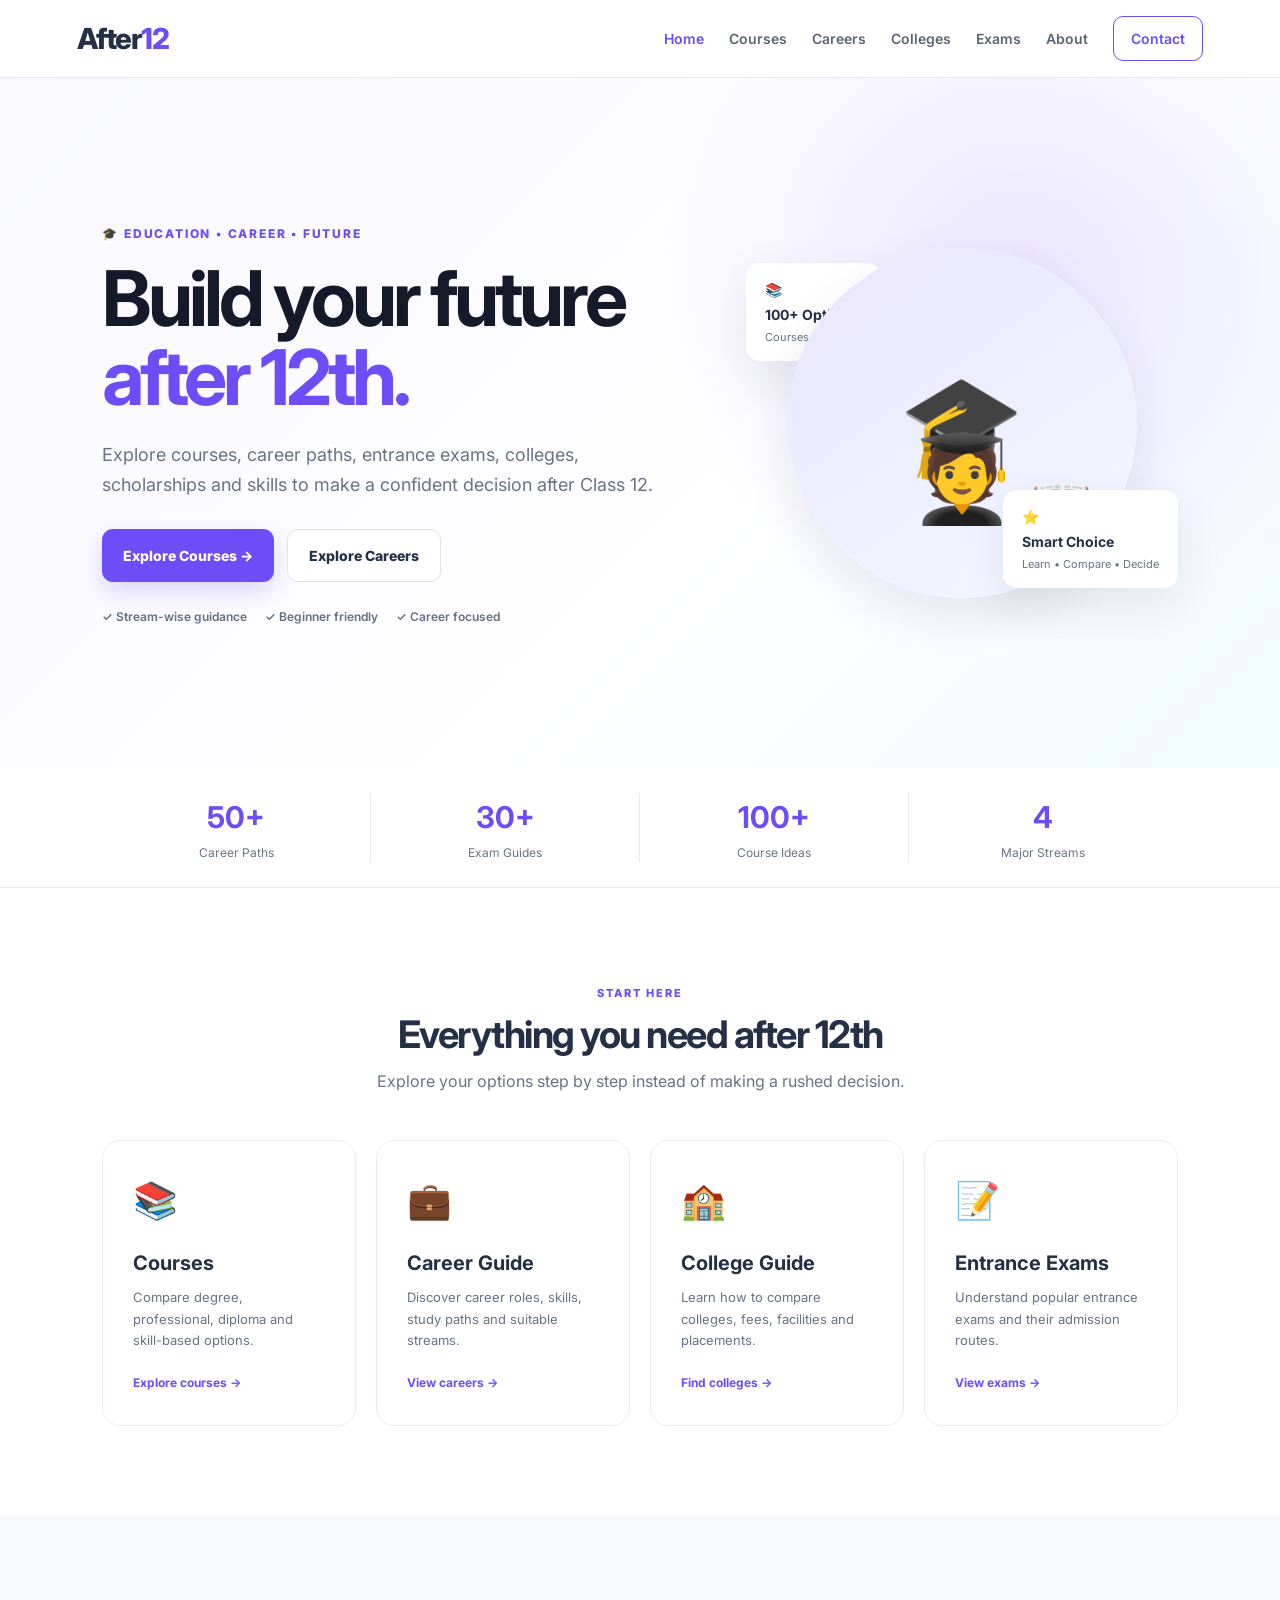
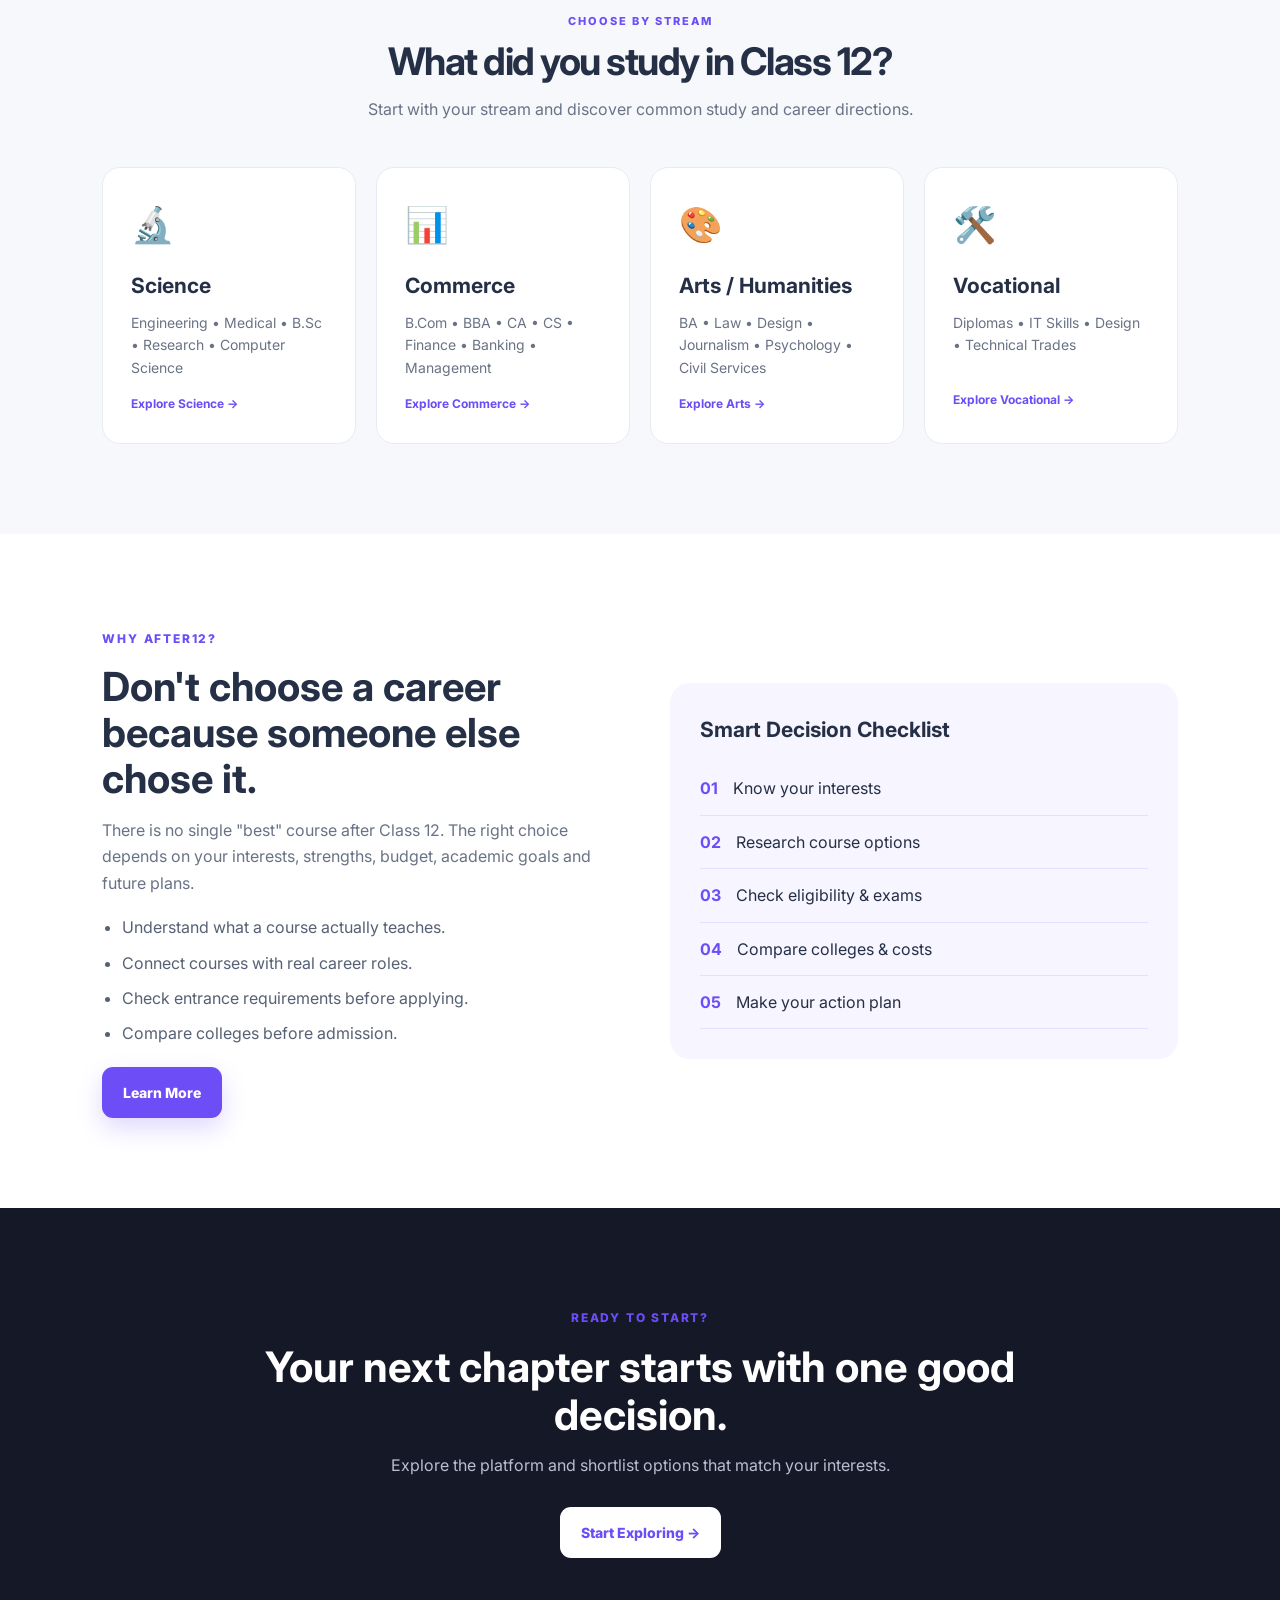
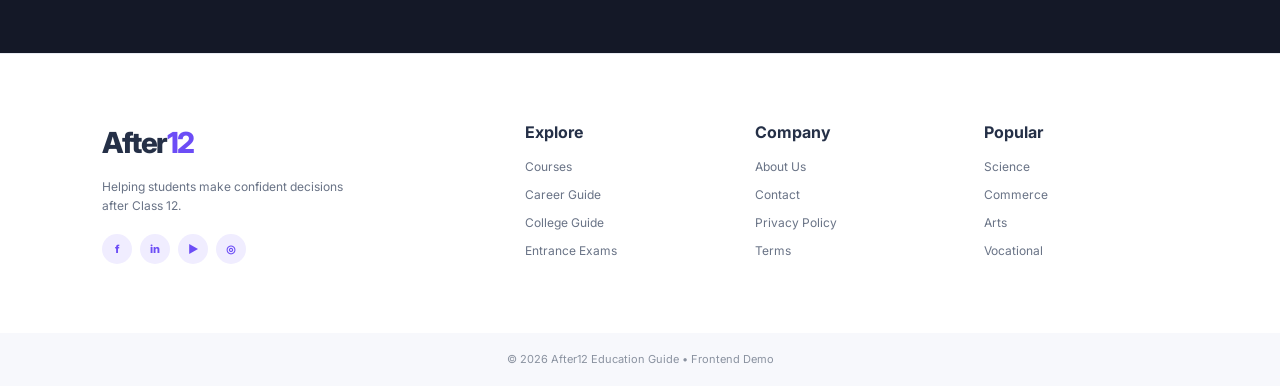
==== index.html @ 896a4b6f "Add files via upload" ====
<!DOCTYPE html>
<html lang="en">
<head>
    <meta charset="UTF-8">
    <meta name="viewport" content="width=device-width, initial-scale=1.0">
    <title>After12 - Education Guide</title>
    <link rel="stylesheet" href="css/style.css">
</head>

<body>

<header class="navbar">
    <a href="index.html" class="logo">
        After<span>12</span>
    </a>

    <button class="menu-btn" id="menuBtn">☰</button>

    <nav id="navMenu">
        <a class="active" href="index.html">Home</a>
        <a href="courses.html">Courses</a>
        <a href="careers.html">Careers</a>
        <a href="colleges.html">Colleges</a>
        <a href="exams.html">Exams</a>
        <a href="about.html">About</a>
        <a href="contact.html" class="nav-contact">Contact</a>
    </nav>
</header>


<!-- HERO -->

<section class="hero">

    <div class="hero-content">

        <span class="eyebrow">
            🎓 EDUCATION • CAREER • FUTURE
        </span>

        <h1>
            Build your future
            <span>after 12th.</span>
        </h1>

        <p class="hero-lead">
            Explore courses, career paths, entrance exams, colleges,
            scholarships and skills to make a confident decision after
            Class 12.
        </p>

        <div class="hero-actions">

            <a href="courses.html" class="btn primary">
                Explore Courses →
            </a>

            <a href="careers.html" class="btn outline">
                Explore Careers
            </a>

        </div>

        <div class="trust-row">
            <span>✓ Stream-wise guidance</span>
            <span>✓ Beginner friendly</span>
            <span>✓ Career focused</span>
        </div>

    </div>


    <div class="hero-visual">

        <div class="floating-card card-one">
            📚
            <b>100+ Options</b>
            <small>Courses & Careers</small>
        </div>

        <div class="student-art">

            <div class="art-circle">🎓</div>

            <div class="art-person">🧑‍🎓</div>

            <div class="art-book">📖</div>

        </div>

        <div class="floating-card card-two">
            ⭐
            <b>Smart Choice</b>
            <small>Learn • Compare • Decide</small>
        </div>

    </div>

</section>


<!-- STATS -->

<section class="stats">

    <div>
        <strong>50+</strong>
        <span>Career Paths</span>
    </div>

    <div>
        <strong>30+</strong>
        <span>Exam Guides</span>
    </div>

    <div>
        <strong>100+</strong>
        <span>Course Ideas</span>
    </div>

    <div>
        <strong>4</strong>
        <span>Major Streams</span>
    </div>

</section>


<!-- FEATURES -->

<section class="section">

    <div class="section-heading">

        <span>START HERE</span>

        <h2>
            Everything you need after 12th
        </h2>

        <p>
            Explore your options step by step instead of making
            a rushed decision.
        </p>

    </div>


    <div class="feature-grid">

        <a href="courses.html" class="feature-card">

            <div class="big-icon">📚</div>

            <h3>Courses</h3>

            <p>
                Compare degree, professional, diploma and
                skill-based options.
            </p>

            <b>Explore courses →</b>

        </a>


        <a href="careers.html" class="feature-card">

            <div class="big-icon">💼</div>

            <h3>Career Guide</h3>

            <p>
                Discover career roles, skills, study paths
                and suitable streams.
            </p>

            <b>View careers →</b>

        </a>


        <a href="colleges.html" class="feature-card">

            <div class="big-icon">🏫</div>

            <h3>College Guide</h3>

            <p>
                Learn how to compare colleges, fees,
                facilities and placements.
            </p>

            <b>Find colleges →</b>

        </a>


        <a href="exams.html" class="feature-card">

            <div class="big-icon">📝</div>

            <h3>Entrance Exams</h3>

            <p>
                Understand popular entrance exams and
                their admission routes.
            </p>

            <b>View exams →</b>

        </a>

    </div>

</section>


<!-- STREAMS -->

<section class="section soft">

    <div class="section-heading">

        <span>CHOOSE BY STREAM</span>

        <h2>
            What did you study in Class 12?
        </h2>

        <p>
            Start with your stream and discover common
            study and career directions.
        </p>

    </div>


    <div class="stream-grid">

        <a href="courses.html?stream=science" class="stream-card">

            <span>🔬</span>

            <h3>Science</h3>

            <p>
                Engineering • Medical • B.Sc • Research
                • Computer Science
            </p>

            <b>Explore Science →</b>

        </a>


        <a href="courses.html?stream=commerce" class="stream-card">

            <span>📊</span>

            <h3>Commerce</h3>

            <p>
                B.Com • BBA • CA • CS • Finance
                • Banking • Management
            </p>

            <b>Explore Commerce →</b>

        </a>


        <a href="courses.html?stream=arts" class="stream-card">

            <span>🎨</span>

            <h3>Arts / Humanities</h3>

            <p>
                BA • Law • Design • Journalism
                • Psychology • Civil Services
            </p>

            <b>Explore Arts →</b>

        </a>


        <a href="courses.html?stream=vocational" class="stream-card">

            <span>🛠️</span>

            <h3>Vocational</h3>

            <p>
                Diplomas • IT Skills • Design
                • Technical Trades
            </p>

            <b>Explore Vocational →</b>

        </a>

    </div>

</section>


<!-- WHY -->

<section class="section">

    <div class="split">

        <div>

            <span class="eyebrow">
                WHY AFTER12?
            </span>

            <h2>
                Don't choose a career because someone else chose it.
            </h2>

            <p>
                There is no single "best" course after Class 12.
                The right choice depends on your interests,
                strengths, budget, academic goals and future plans.
            </p>

            <ul class="check-list">

                <li>Understand what a course actually teaches.</li>

                <li>Connect courses with real career roles.</li>

                <li>Check entrance requirements before applying.</li>

                <li>Compare colleges before admission.</li>

            </ul>

            <a href="about.html" class="btn primary">
                Learn More
            </a>

        </div>


        <div class="info-panel">

            <h3>
                Smart Decision Checklist
            </h3>

            <div>
                <b>01</b>
                <span>Know your interests</span>
            </div>

            <div>
                <b>02</b>
                <span>Research course options</span>
            </div>

            <div>
                <b>03</b>
                <span>Check eligibility & exams</span>
            </div>

            <div>
                <b>04</b>
                <span>Compare colleges & costs</span>
            </div>

            <div>
                <b>05</b>
                <span>Make your action plan</span>
            </div>

        </div>

    </div>

</section>


<!-- CTA -->

<section class="cta">

    <span class="eyebrow">
        READY TO START?
    </span>

    <h2>
        Your next chapter starts with one good decision.
    </h2>

    <p>
        Explore the platform and shortlist options
        that match your interests.
    </p>

    <a href="courses.html" class="btn white">
        Start Exploring →
    </a>

</section>


<!-- FOOTER -->

<footer>

    <div>

        <a href="index.html" class="logo">
            After<span>12</span>
        </a>

        <p>
            Helping students make confident decisions
            after Class 12.
        </p>

        <div class="socials">
            <span>f</span>
            <span>in</span>
            <span>▶</span>
            <span>◎</span>
        </div>

    </div>


    <div>

        <h4>Explore</h4>

        <a href="courses.html">Courses</a>
        <a href="careers.html">Career Guide</a>
        <a href="colleges.html">College Guide</a>
        <a href="exams.html">Entrance Exams</a>

    </div>


    <div>

        <h4>Company</h4>

        <a href="about.html">About Us</a>
        <a href="contact.html">Contact</a>
        <a href="#">Privacy Policy</a>
        <a href="#">Terms</a>

    </div>


    <div>

        <h4>Popular</h4>

        <a href="courses.html?stream=science">Science</a>
        <a href="courses.html?stream=commerce">Commerce</a>
        <a href="courses.html?stream=arts">Arts</a>
        <a href="courses.html?stream=vocational">Vocational</a>

    </div>

</footer>


<div class="copyright">
    © 2026 After12 Education Guide • Frontend Demo
</div>


<script src="js/script.js"></script>

</body>
</html>
---- css/style.css ----
@import url('https://fonts.googleapis.com/css2?family=Inter:wght@400;500;600;700;800&display=swap');


:root {

    --primary: #6c4df6;

    --primary-dark: #5536dc;

    --dark: #141827;

    --text: #253047;

    --muted: #697386;

    --line: #e8ebf2;

    --soft: #f7f8fc;

    --white: #ffffff;

    --shadow:
        0 18px 50px rgba(25, 28, 55, 0.09);

}


* {

    margin: 0;

    padding: 0;

    box-sizing: border-box;

}


html {

    scroll-behavior: smooth;

}


body {

    font-family:
        'Inter',
        Arial,
        sans-serif;

    color: var(--text);

    line-height: 1.65;

    background: #fff;

}


a {

    text-decoration: none;

    color: inherit;

}


button,
input,
select,
textarea {

    font: inherit;

}


/* NAVBAR */

.navbar {

    height: 78px;

    padding: 0 6%;

    display: flex;

    align-items: center;

    justify-content: space-between;

    background: #fff;

    border-bottom:
        1px solid var(--line);

    position: sticky;

    top: 0;

    z-index: 1000;

}


.logo {

    font-size: 29px;

    font-weight: 800;

    letter-spacing: -1.5px;

}


.logo span {

    color: var(--primary);

}


.navbar nav {

    display: flex;

    align-items: center;

    gap: 25px;

}


.navbar nav a {

    font-size: 14px;

    font-weight: 600;

    color: #5c6575;

    transition: .2s;

}


.navbar nav a:hover,
.navbar nav a.active {

    color: var(--primary);

}


.nav-contact {

    border:
        1px solid var(--primary);

    color:
        var(--primary) !important;

    padding: 10px 17px;

    border-radius: 10px;

}


.menu-btn {

    display: none;

    border: 0;

    background: transparent;

    font-size: 26px;

    cursor: pointer;

}


/* HERO */

.hero {

    min-height: 690px;

    padding: 80px 8%;

    display: grid;

    grid-template-columns:
        1.15fr .85fr;

    gap: 60px;

    align-items: center;

    background:
        radial-gradient(
            circle at 80% 30%,
            #eae5ff 0,
            transparent 32%
        ),
        linear-gradient(
            135deg,
            #f8f7ff,
            #fff 60%,
            #f0fbff
        );

}


.hero-content {

    max-width: 700px;

}


.eyebrow {

    display: inline-block;

    color: var(--primary);

    font-size: 12px;

    font-weight: 800;

    letter-spacing: 1.8px;

    margin-bottom: 15px;

}


.hero h1 {

    font-size:
        clamp(46px, 6vw, 78px);

    line-height: 1.03;

    letter-spacing: -4px;

    margin-bottom: 23px;

    color: #151a2b;

}


.hero h1 span {

    color: var(--primary);

}


.hero-lead {

    font-size: 18px;

    color: var(--muted);

    max-width: 650px;

}


.hero-actions {

    display: flex;

    gap: 13px;

    margin-top: 30px;

}


.btn {

    display: inline-flex;

    align-items: center;

    justify-content: center;

    gap: 10px;

    padding: 14px 21px;

    border-radius: 11px;

    font-size: 14px;

    font-weight: 800;

    border: 0;

    cursor: pointer;

}


.btn.primary {

    background:
        var(--primary);

    color: #fff;

    box-shadow:
        0 10px 25px
        rgba(108, 77, 246, .22);

}


.btn.primary:hover {

    background:
        var(--primary-dark);

}


.btn.outline {

    background: #fff;

    border:
        1px solid #dfe3eb;

}


.btn.white {

    background: #fff;

    color: var(--primary);

}


.trust-row {

    display: flex;

    flex-wrap: wrap;

    gap: 18px;

    margin-top: 25px;

    color: #657083;

    font-size: 12px;

    font-weight: 600;

}


/* HERO VISUAL */

.hero-visual {

    min-height: 450px;

    position: relative;

    display: grid;

    place-items: center;

}


.student-art {

    width: 350px;

    height: 350px;

    border-radius: 50%;

    background:
        linear-gradient(
            145deg,
            #e9e4ff,
            #f3faff
        );

    display: grid;

    place-items: center;

    position: relative;

    box-shadow: var(--shadow);

}


.art-circle {

    font-size: 100px;

}


.art-person {

    position: absolute;

    bottom: 50px;

    font-size: 85px;

}


.art-book {

    position: absolute;

    right: 45px;

    bottom: 55px;

    font-size: 50px;

}


.floating-card {

    position: absolute;

    background: #fff;

    padding: 15px 19px;

    border-radius: 14px;

    box-shadow: var(--shadow);

    display: grid;

    gap: 2px;

    font-size: 14px;

}


.floating-card small {

    color: var(--muted);

    font-size: 11px;

}


.card-one {

    left: 0;

    top: 65px;

}


.card-two {

    right: 0;

    bottom: 60px;

}


/* STATS */

.stats {

    display: grid;

    grid-template-columns:
        repeat(4, 1fr);

    padding: 25px 8%;

    border-bottom:
        1px solid var(--line);

}


.stats div {

    display: grid;

    place-items: center;

    border-right:
        1px solid var(--line);

}


.stats div:last-child {

    border: 0;

}


.stats strong {

    font-size: 30px;

    color: var(--primary);

}


.stats span {

    font-size: 12px;

    color: var(--muted);

}


/* SECTIONS */

.section {

    padding: 90px 8%;

}


.soft {

    background: var(--soft);

}


.section-heading {

    text-align: center;

    max-width: 760px;

    margin:
        0 auto 45px;

}


.section-heading.left {

    text-align: left;

    margin-left: 0;

}


.section-heading > span {

    font-size: 11px;

    letter-spacing: 2px;

    color: var(--primary);

    font-weight: 800;

}


.section-heading h2 {

    font-size: 38px;

    line-height: 1.15;

    letter-spacing: -1.5px;

    margin: 8px 0 12px;

}


.section-heading p {

    color: var(--muted);

}


/* FEATURE */

.feature-grid {

    display: grid;

    grid-template-columns:
        repeat(4, 1fr);

    gap: 20px;

}


.feature-card {

    padding: 30px;

    border:
        1px solid var(--line);

    border-radius: 18px;

    background: #fff;

    transition: .25s;

}


.feature-card:hover,
.career-card:hover,
.college-card:hover,
.exam-card:hover,
.course-card:hover {

    transform:
        translateY(-5px);

    box-shadow:
        var(--shadow);

}


.big-icon {

    font-size: 36px;

    margin-bottom: 17px;

}


.feature-card h3 {

    font-size: 20px;

    margin-bottom: 7px;

}


.feature-card p {

    font-size: 13px;

    color: var(--muted);

    margin-bottom: 17px;

}


.feature-card b,
.stream-card b,
.career-card a,
.course-link {

    font-size: 12px;

    color: var(--primary);

}


/* STREAMS */

.stream-grid {

    display: grid;

    grid-template-columns:
        repeat(4, 1fr);

    gap: 20px;

}


.stream-card {

    padding: 30px;

    border-radius: 18px;

    border:
        1px solid var(--line);

    background: #fff;

}


.stream-card > span {

    font-size: 34px;

}


.stream-card h3 {

    font-size: 21px;

    margin: 15px 0 6px;

}


.stream-card p {

    font-size: 13px;

    color: var(--muted);

    min-height: 63px;

}


/* SPLIT */

.split {

    max-width: 1100px;

    margin: auto;

    display: grid;

    grid-template-columns:
        1fr 1fr;

    gap: 60px;

    align-items: center;

}


.split h2 {

    font-size: 40px;

    line-height: 1.15;

    margin-bottom: 15px;

}


.split > div > p {

    color: var(--muted);

    margin-bottom: 18px;

}


.check-list {

    padding-left: 20px;

    color: #566174;

    margin-bottom: 20px;

}


.check-list li {

    margin: 9px 0;

}


/* INFO PANEL */

.info-panel {

    background:
        #f7f5ff;

    padding: 30px;

    border-radius: 20px;

}


.info-panel h3 {

    font-size: 21px;

    margin-bottom: 15px;

}


.info-panel > div {

    display: flex;

    gap: 15px;

    padding: 13px 0;

    border-bottom:
        1px solid #e4dfff;

}


.info-panel b {

    color: var(--primary);

}


/* CTA */

.cta {

    padding: 95px 8%;

    background:
        var(--dark);

    color: #fff;

    text-align: center;

}


.cta h2 {

    font-size: 42px;

    line-height: 1.15;

    max-width: 750px;

    margin:
        0 auto 13px;

}


.cta p {

    color: #b8bfd0;

    margin-bottom: 28px;

}


/* PAGE HERO */

.page-hero {

    text-align: center;

    padding: 95px 8%;

    background:
        linear-gradient(
            135deg,
            #f8f6ff,
            #f2fbff
        );

}


.page-hero h1 {

    font-size:
        clamp(40px, 5vw, 62px);

    line-height: 1.1;

    letter-spacing: -2.5px;

    margin-bottom: 14px;

}


.page-hero > p:last-child {

    max-width: 760px;

    margin: auto;

    color: var(--muted);

}


/* TOOLBAR */

.toolbar {

    display: flex;

    gap: 14px;

    margin-bottom: 30px;

}


.toolbar input,
.toolbar select {

    padding: 15px;

    border:
        1px solid #dfe4ec;

    border-radius: 11px;

    outline: 0;

}


.toolbar input {

    flex: 1;

}


.toolbar select {

    width: 220px;

    background: #fff;

}


/* CARDS */

.card-grid {

    display: grid;

    grid-template-columns:
        repeat(3, 1fr);

    gap: 22px;

}


.course-card,
.career-card,
.college-card,
.exam-card {

    background: #fff;

    border:
        1px solid var(--line);

    border-radius: 18px;

    padding: 27px;

    transition: .25s;

}


.course-card .tag,
.exam-card > span {

    display: inline-block;

    background:
        #f0edff;

    color:
        #6244db;

    padding:
        5px 10px;

    border-radius: 20px;

    font-size: 10px;

    font-weight: 800;

}


.course-card h3,
.career-card h3,
.college-card h3,
.exam-card h3 {

    font-size: 20px;

    margin: 14px 0 7px;

}


.course-card p,
.career-card p,
.college-card p,
.exam-card p {

    font-size: 13px;

    color: var(--muted);

}


.duration,
.meta {

    font-size: 11px;

    color: #5d6675;

    margin-top: 15px;

}


.course-link {

    display: inline-block;

    margin-top: 18px;

}


.career-card > span {

    font-size: 34px;

}


.career-card b {

    display: block;

    font-size: 11px;

    margin-top: 15px;

}


.career-card a {

    display: inline-block;

    margin-top: 17px;

}


/* COLLEGE */

.college-badge {

    width: 62px;

    height: 62px;

    border-radius: 15px;

    display: grid;

    place-items: center;

    background:
        #eeeaff;

    color:
        var(--primary);

    font-weight: 800;

}


.college-card ul {

    margin:
        16px 0 0 18px;

    font-size: 12px;

    color: #687183;

}


.college-card li {

    margin: 5px 0;

}


/* EXAMS */

.exam-card > b {

    font-size: 28px;

    color: var(--primary);

}


.exam-card > span {

    margin-top: 15px;

}


/* TIPS */

.tips-grid,
.values-grid,
.steps {

    display: grid;

    grid-template-columns:
        repeat(4, 1fr);

    gap: 18px;

}


.tips-grid > div,
.values-grid > div,
.steps > div {

    background: #fff;

    border:
        1px solid var(--line);

    padding: 23px;

    border-radius: 15px;

}


.tips-grid b {

    color: var(--primary);

}


.tips-grid p,
.values-grid p,
.steps p {

    font-size: 12px;

    color: var(--muted);

    margin-top: 7px;

}


.steps b,
.values-grid b {

    color: var(--primary);

}


.steps h3 {

    margin-top: 8px;

}


/* WARNING */

.warning {

    padding: 25px;

    background:
        #fff7e7;

    border:
        1px solid #f1dfb7;

    border-radius: 16px;

    color: #74551b;

}


/* ABOUT */

.about-layout {

    max-width: 1050px;

    margin: auto;

    display: grid;

    grid-template-columns:
        1.2fr .8fr;

    gap: 60px;

    align-items: center;

}


.about-layout h2 {

    font-size: 40px;

    line-height: 1.15;

    margin-bottom: 16px;

}


.about-layout p {

    color: var(--muted);

    margin: 12px 0;

}


.mission-card {

    display: grid;

    gap: 12px;

}


.mission-card > div {

    padding: 20px;

    border-radius: 15px;

    background:
        #f7f5ff;

    display: grid;

    grid-template-columns:
        35px 1fr;

    column-gap: 10px;

}


.mission-card span {

    grid-column: 2;

    color: var(--muted);

    font-size: 12px;

}


/* CONTACT */

.contact-layout {

    max-width: 1050px;

    margin: auto;

    display: grid;

    grid-template-columns:
        1.15fr .85fr;

    gap: 50px;

}


.contact-form {

    display: grid;

    gap: 16px;

}


.contact-form h2 {

    font-size: 30px;

}


.contact-form label {

    font-size: 13px;

    font-weight: 700;

}


.contact-form input,
.contact-form select,
.contact-form textarea {

    display: block;

    width: 100%;

    margin-top: 7px;

    padding: 14px;

    border:
        1px solid #dfe4ec;

    border-radius: 10px;

    outline: 0;

}


.contact-form textarea {

    min-height: 160px;

    resize: vertical;

}


#formMsg {

    color: #168653;

    font-size: 12px;

}


.contact-side {

    display: grid;

    gap: 18px;

    align-content: start;

}


.contact-side > div:not(.warning) {

    padding: 25px;

    background:
        var(--soft);

    border-radius: 16px;

}


.contact-side span {

    font-size: 28px;

}


.contact-side h3 {

    margin-top: 8px;

}


.contact-side p {

    font-size: 13px;

    color: var(--muted);

}


/* EMPTY */

.empty-state {

    grid-column:
        1 / -1;

    padding: 50px;

    text-align: center;

    background:
        var(--soft);

    border-radius: 15px;

}


.empty-state h3 {

    margin-bottom: 5px;

}


/* FOOTER */

footer {

    padding: 65px 8%;

    display: grid;

    grid-template-columns:
        2fr repeat(3, 1fr);

    gap: 35px;

    border-top:
        1px solid var(--line);

}


footer .logo {

    display: block;

    margin-bottom: 10px;

}


footer p {

    font-size: 12px;

    color: var(--muted);

    max-width: 260px;

}


footer h4 {

    margin-bottom: 12px;

}


footer a:not(.logo) {

    display: block;

    font-size: 12px;

    color: #697386;

    margin: 8px 0;

}


footer a:hover {

    color: var(--primary);

}


.socials {

    display: flex;

    gap: 8px;

    margin-top: 18px;

}


.socials span {

    width: 30px;

    height: 30px;

    border-radius: 50%;

    background:
        #f0edff;

    color:
        var(--primary);

    display: grid;

    place-items: center;

    font-size: 11px;

    font-weight: 800;

}


.copyright {

    text-align: center;

    background:
        #f7f8fc;

    color: #8a92a0;

    padding: 17px;

    font-size: 11px;

}


/* TABLET */

@media (max-width: 1050px) {

    .feature-grid,
    .stream-grid {

        grid-template-columns:
            repeat(2, 1fr);

    }


    .card-grid {

        grid-template-columns:
            repeat(2, 1fr);

    }


    .tips-grid,
    .values-grid,
    .steps {

        grid-template-columns:
            repeat(2, 1fr);

    }


    .hero {

        grid-template-columns: 1fr;

    }


    .hero-visual {

        min-height: 390px;

    }


    .stats {

        grid-template-columns:
            repeat(2, 1fr);

    }


    .stats div {

        padding: 12px;

    }


    .stats div:nth-child(2) {

        border-right: 0;

    }


    .about-layout,
    .contact-layout {

        grid-template-columns: 1fr;

    }

}


/* MOBILE */

@media (max-width: 760px) {

    .navbar {

        padding: 0 7%;

    }


    .navbar nav {

        display: none;

        position: absolute;

        top: 78px;

        left: 0;

        right: 0;

        background: #fff;

        padding: 20px 7%;

        flex-direction: column;

        align-items: flex-start;

        box-shadow:
            0 20px 35px
            rgba(0,0,0,.08);

    }


    .navbar nav.show {

        display: flex;

    }


    .menu-btn {

        display: block;

    }


    .hero {

        padding:
            65px 7%;

        min-height: auto;

    }


    .hero h1 {

        font-size: 50px;

        letter-spacing: -2.5px;

    }


    .hero-visual {

        min-height: 350px;

    }


    .section {

        padding:
            65px 7%;

    }


    .section-heading h2,
    .split h2,
    .about-layout h2 {

        font-size: 31px;

    }


    .page-hero {

        padding:
            70px 7%;

    }


    .card-grid,
    .feature-grid,
    .stream-grid {

        grid-template-columns: 1fr;

    }


    .toolbar {

        flex-direction: column;

    }


    .toolbar select {

        width: 100%;

    }


    .split {

        grid-template-columns: 1fr;

        gap: 35px;

    }


    .cta h2 {

        font-size: 32px;

    }


    footer {

        grid-template-columns:
            1fr 1fr;

        padding:
            50px 7%;

    }

}


/* SMALL MOBILE */

@media (max-width: 480px) {

    .hero h1 {

        font-size: 42px;

    }


    .hero-actions {

        flex-direction: column;

    }


    .btn {

        width: 100%;

    }


    .hero-visual {

        transform:
            scale(.75);

        margin:
            -60px 0;

    }


    .student-art {

        width: 310px;

        height: 310px;

    }


    .floating-card.card-one {

        left: -5px;

    }


    .floating-card.card-two {

        right: -5px;

    }


    .stats {

        grid-template-columns:
            1fr 1fr;

    }


    .tips-grid,
    .values-grid,
    .steps {

        grid-template-columns: 1fr;

    }


    footer {

        grid-template-columns: 1fr;

    }

}
/* ================= COURSE SEARCH ================= */

.course-search-box {
    max-width: 900px;
    margin: 0 auto 20px;
    padding: 35px;
    background: #ffffff;
    border: 1px solid var(--line);
    border-radius: 20px;
    box-shadow: var(--shadow);
}

.course-search-box h2 {
    font-size: 28px;
    margin-bottom: 5px;
}

.course-search-box p {
    color: var(--muted);
    font-size: 13px;
    margin-bottom: 20px;
}

.search-area {
    display: flex;
    gap: 12px;
}

.search-area input,
.search-area select {
    border: 1px solid #dfe4ec;
    border-radius: 11px;
    padding: 15px;
    outline: none;
}

.search-area input {
    flex: 1;
}

.search-area select {
    width: 220px;
    background: white;
}


/* SEARCH SUGGESTIONS */

.search-suggestions {
    max-width: 900px;
    margin: 0 auto 25px;
    background: white;
    border-radius: 12px;
    overflow: hidden;
}

.suggestion-item {
    display: flex;
    align-items: center;
    gap: 15px;
    padding: 13px 18px;
    border: 1px solid var(--line);
    border-bottom: 0;
}

.suggestion-item:last-child {
    border-bottom: 1px solid var(--line);
}

.suggestion-item:hover {
    background: #f7f5ff;
}

.suggestion-item > span {
    font-size: 25px;
}

.suggestion-item div {
    display: grid;
}

.suggestion-item small {
    color: var(--muted);
    font-size: 11px;
}


/* COURSE CARD */

.course-card-top {
    display: flex;
    align-items: center;
    justify-content: space-between;
    gap: 15px;
}

.course-icon {
    width: 55px;
    height: 55px;
    display: grid;
    place-items: center;
    background: #f1eeff;
    border-radius: 14px;
    font-size: 27px;
}

.course-result-grid {
    margin-top: 30px;
}


/* COURSE DETAIL */

.course-detail {
    max-width: 1100px;
    margin: auto;
    display: grid;
    grid-template-columns: 1.1fr .9fr;
    gap: 60px;
    align-items: center;
}

.course-detail h2 {
    font-size: 42px;
    line-height: 1.15;
    margin-bottom: 15px;
}

.course-detail p {
    color: var(--muted);
    margin-bottom: 15px;
}

.course-detail .info-panel {
    box-shadow: var(--shadow);
}

.course-detail .info-panel > div {
    display: flex;
    justify-content: space-between;
    gap: 20px;
}


/* MOBILE */

@media (max-width: 760px) {

    .search-area {
        flex-direction: column;
    }

    .search-area select {
        width: 100%;
    }

    .course-search-box {
        padding: 25px;
    }

    .course-detail {
        grid-template-columns: 1fr;
        gap: 30px;
    }

    .course-detail h2 {
        font-size: 32px;
    }

    .course-detail .info-panel > div {
        flex-direction: column;
        gap: 2px;
    }

}
/* ================= COURSE FAQ ================= */

.faq-list {
    max-width: 900px;
    margin: auto;
    display: grid;
    gap: 12px;
}

.faq-list details {
    background: #fff;
    border: 1px solid var(--line);
    border-radius: 14px;
    padding: 18px 20px;
}

.faq-list summary {
    cursor: pointer;
    font-weight: 700;
    list-style: none;
}

.faq-list summary::-webkit-details-marker {
    display: none;
}

.faq-list summary::after {
    content: "+";
    float: right;
    font-size: 22px;
}

.faq-list details[open] summary::after {
    content: "−";
}

.faq-list details p {
    color: var(--muted);
    line-height: 1.7;
    margin: 15px 0 0;
}


/* ================= COURSE INFO ================= */

.duration {
    margin-top: 15px;
    padding: 8px 12px;
    background: #f7f7fb;
    border-radius: 8px;
    font-size: 13px;
    color: var(--muted);
}


/* ================= EMPTY SEARCH ================= */

.empty-state {
    grid-column: 1 / -1;
    text-align: center;
    padding: 60px 20px;
    background: #fff;
    border: 1px solid var(--line);
    border-radius: 20px;
}

.empty-state h3 {
    margin: 10px 0;
}

.empty-state p {
    color: var(--muted);
}


/* ================= STREAM CARDS ================= */

.stream-grid {
    max-width: 1100px;
    margin: auto;
    display: grid;
    grid-template-columns:
        repeat(4, 1fr);
    gap: 20px;
}

.stream-card {
    display: block;
    padding: 28px;
    border: 1px solid var(--line);
    border-radius: 18px;
    background: #fff;
    transition: .25s ease;
}

.stream-card:hover {
    transform: translateY(-5px);
    box-shadow: var(--shadow);
}

.stream-card > span {
    font-size: 35px;
}

.stream-card h3 {
    margin: 15px 0 8px;
}

.stream-card p {
    color: var(--muted);
    font-size: 14px;
    line-height: 1.6;
}

.stream-card b {
    display: inline-block;
    margin-top: 15px;
}


/* ================= RESPONSIVE ================= */

@media (max-width: 900px) {

    .stream-grid {
        grid-template-columns:
            repeat(2, 1fr);
    }

}

@media (max-width: 600px) {

    .stream-grid {
        grid-template-columns: 1fr;
    }

    .faq-list details {
        padding: 15px;
    }

    .course-detail {
        gap: 25px;
    }

}
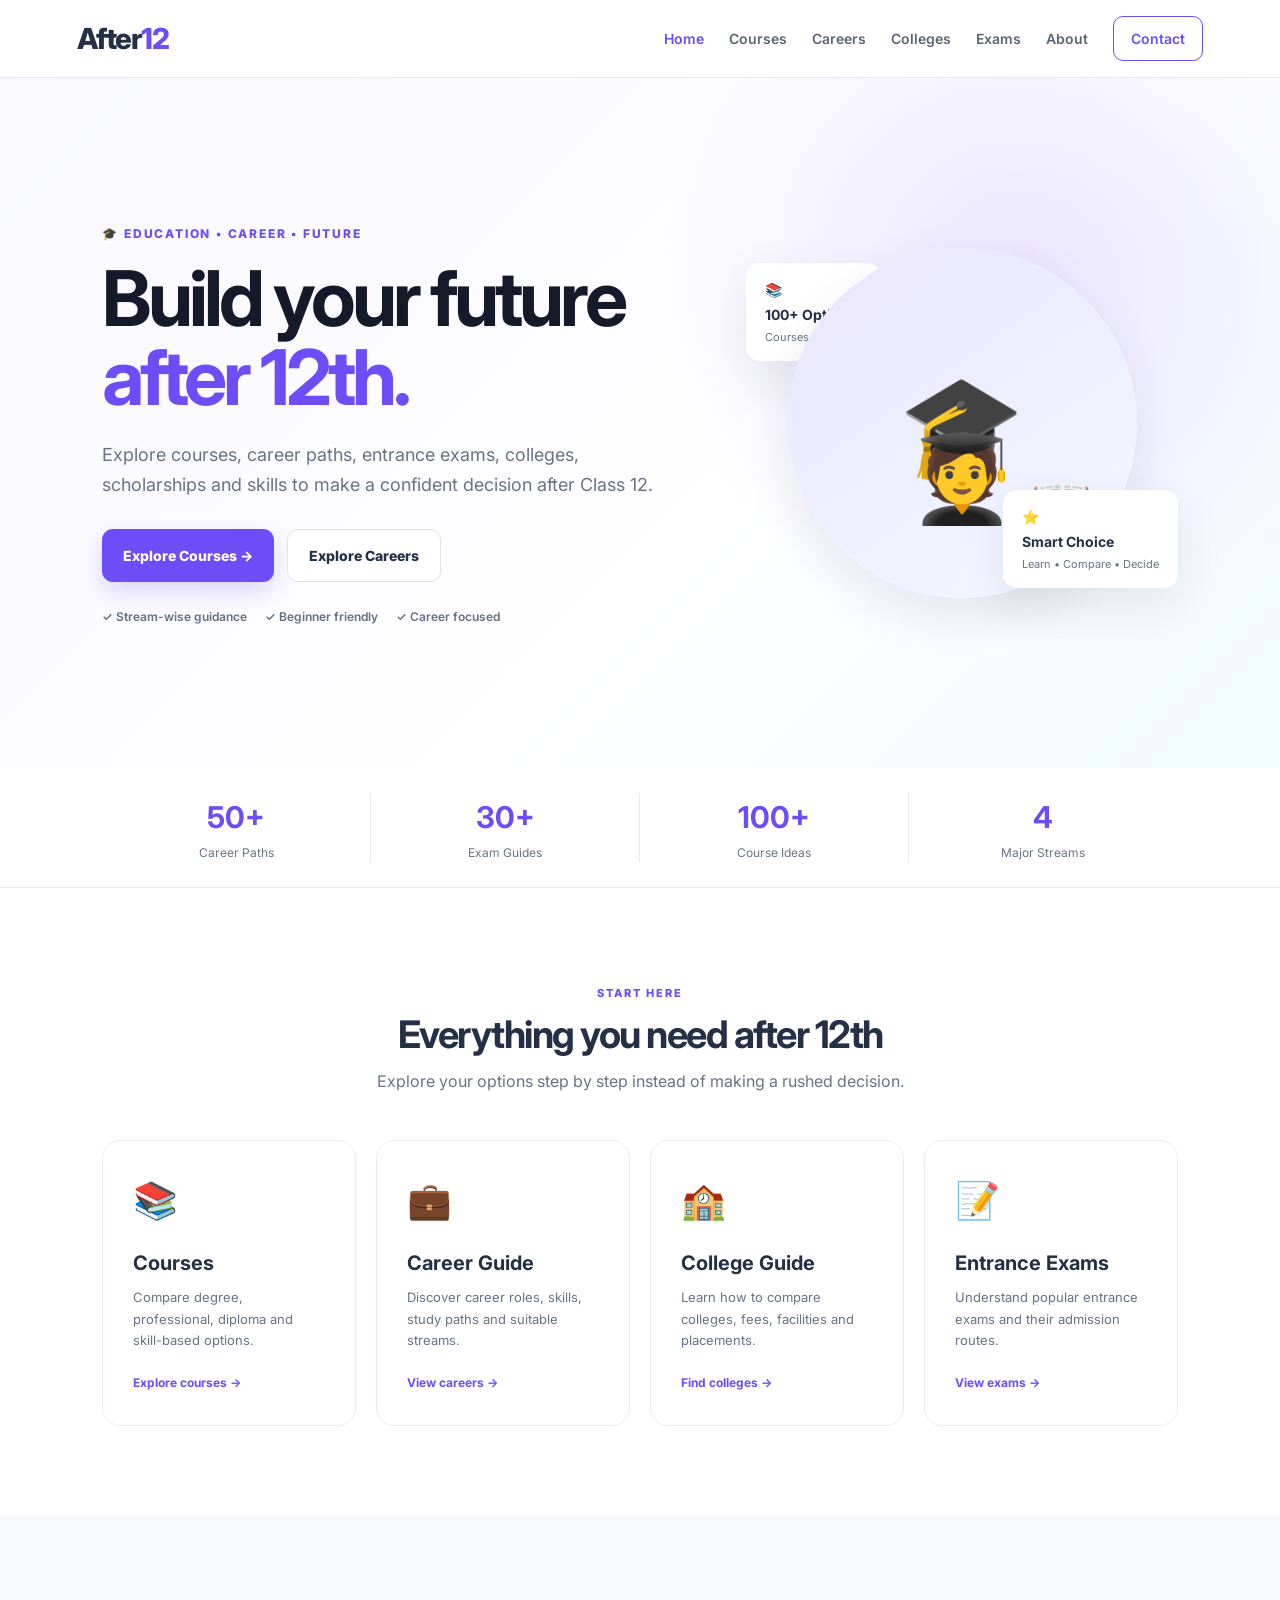
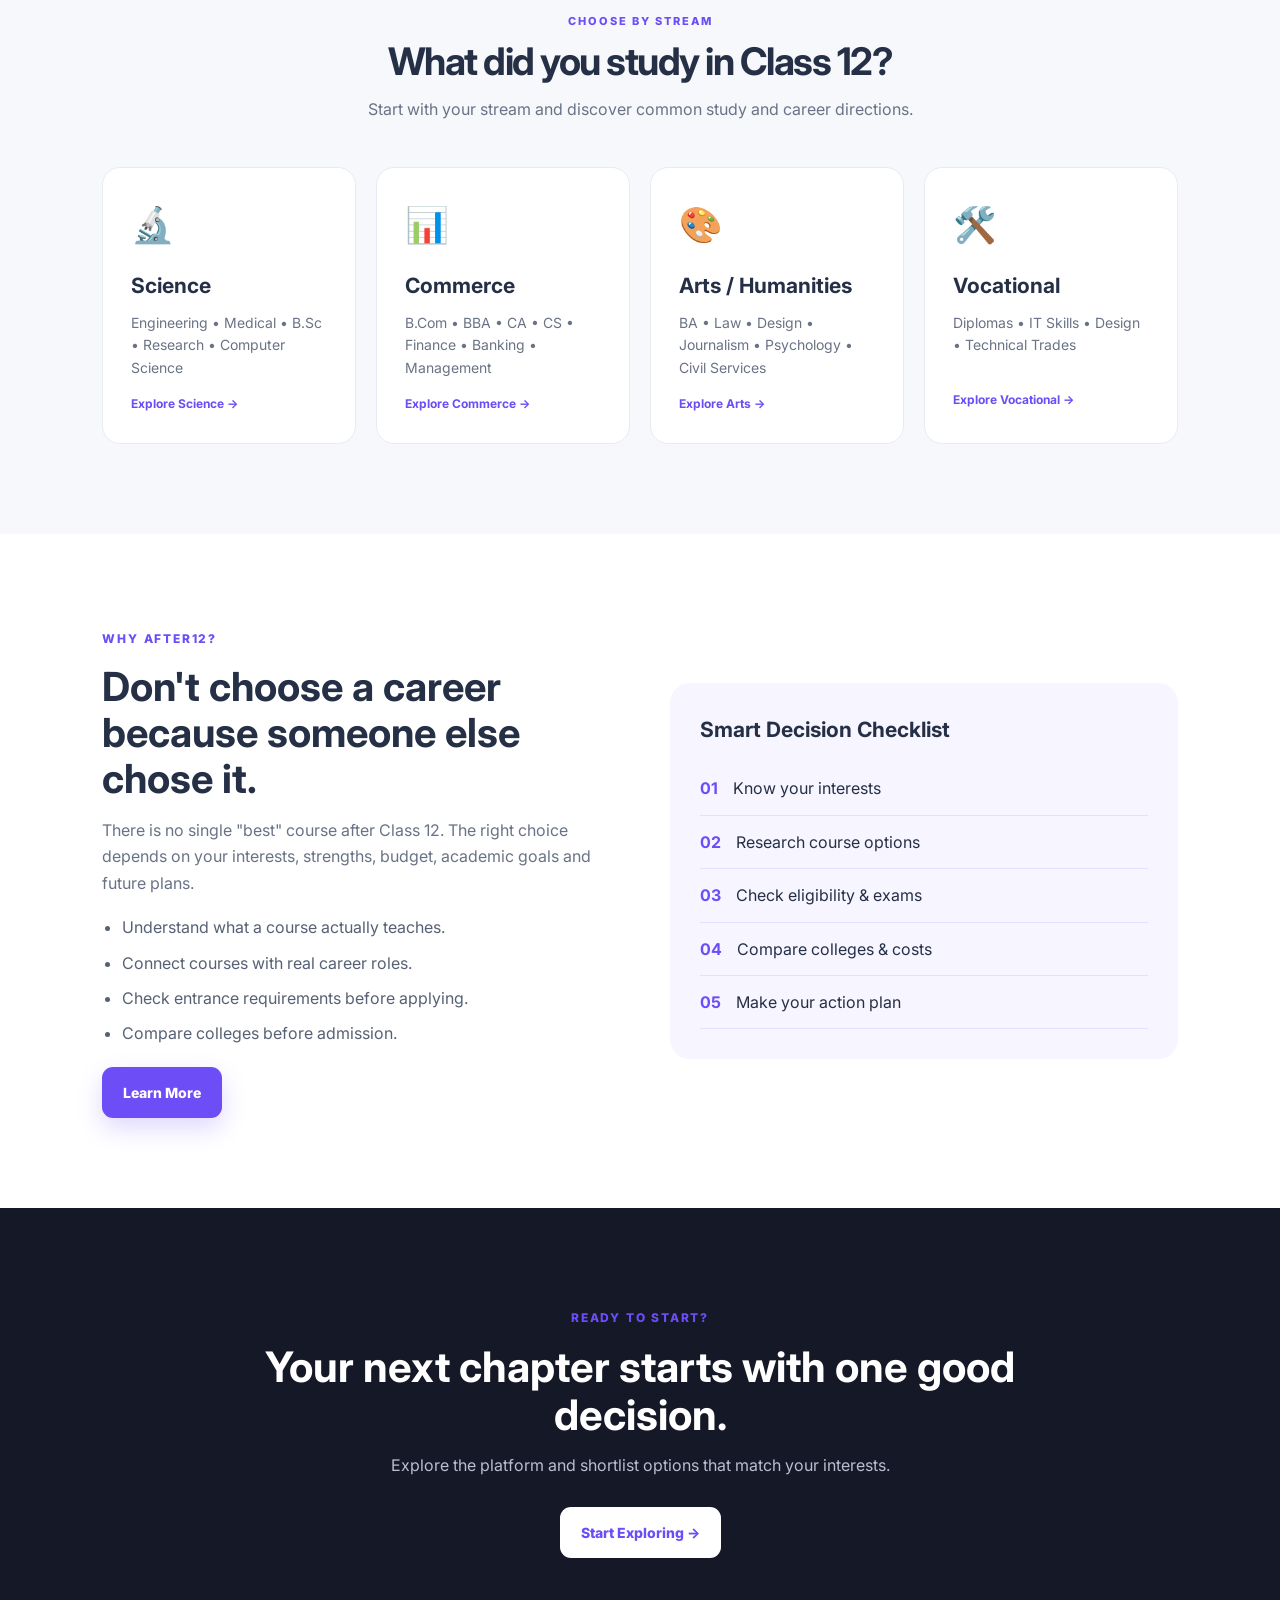
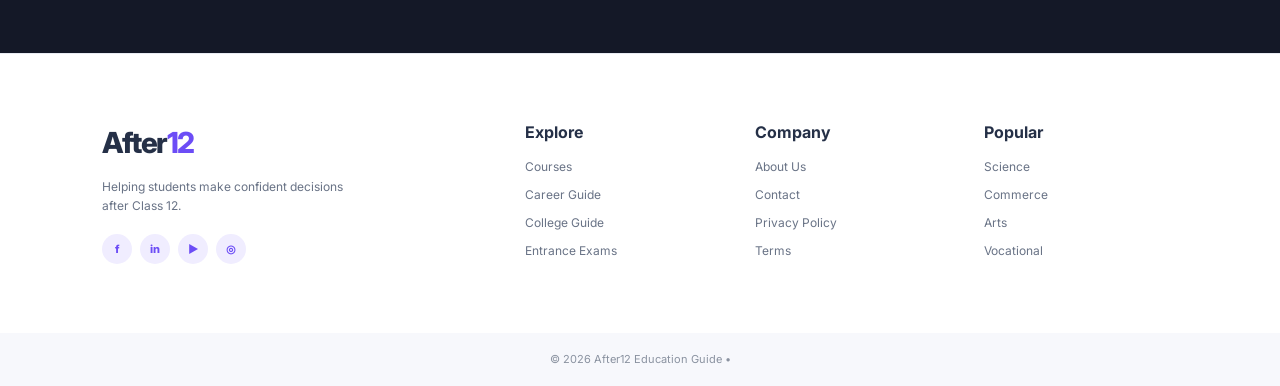
==== commit d638aa96: "Update index.html" ====
--- a/index.html
+++ b/index.html
@@ -473,7 +473,7 @@
 
 
 <div class="copyright">
-    © 2026 After12 Education Guide • Frontend Demo
+    © 2026 After12 Education Guide •
 </div>
 
 
